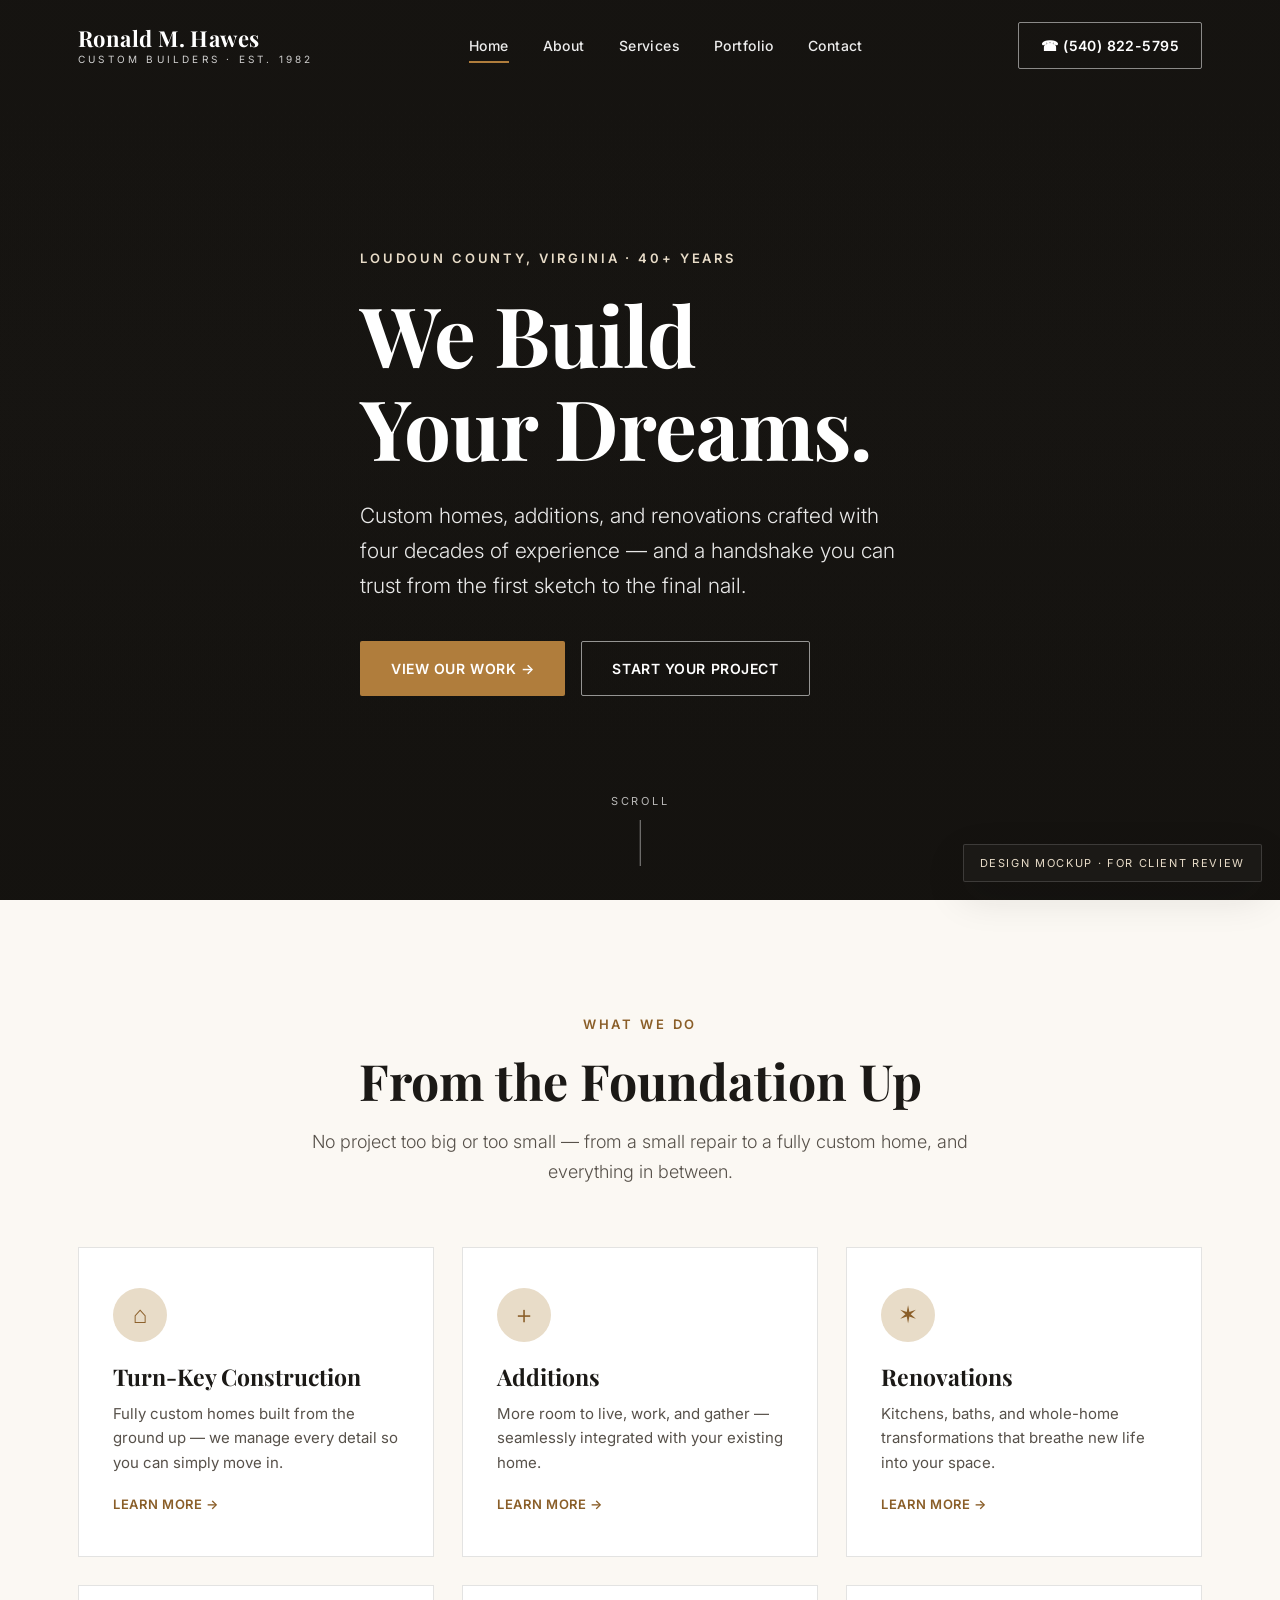
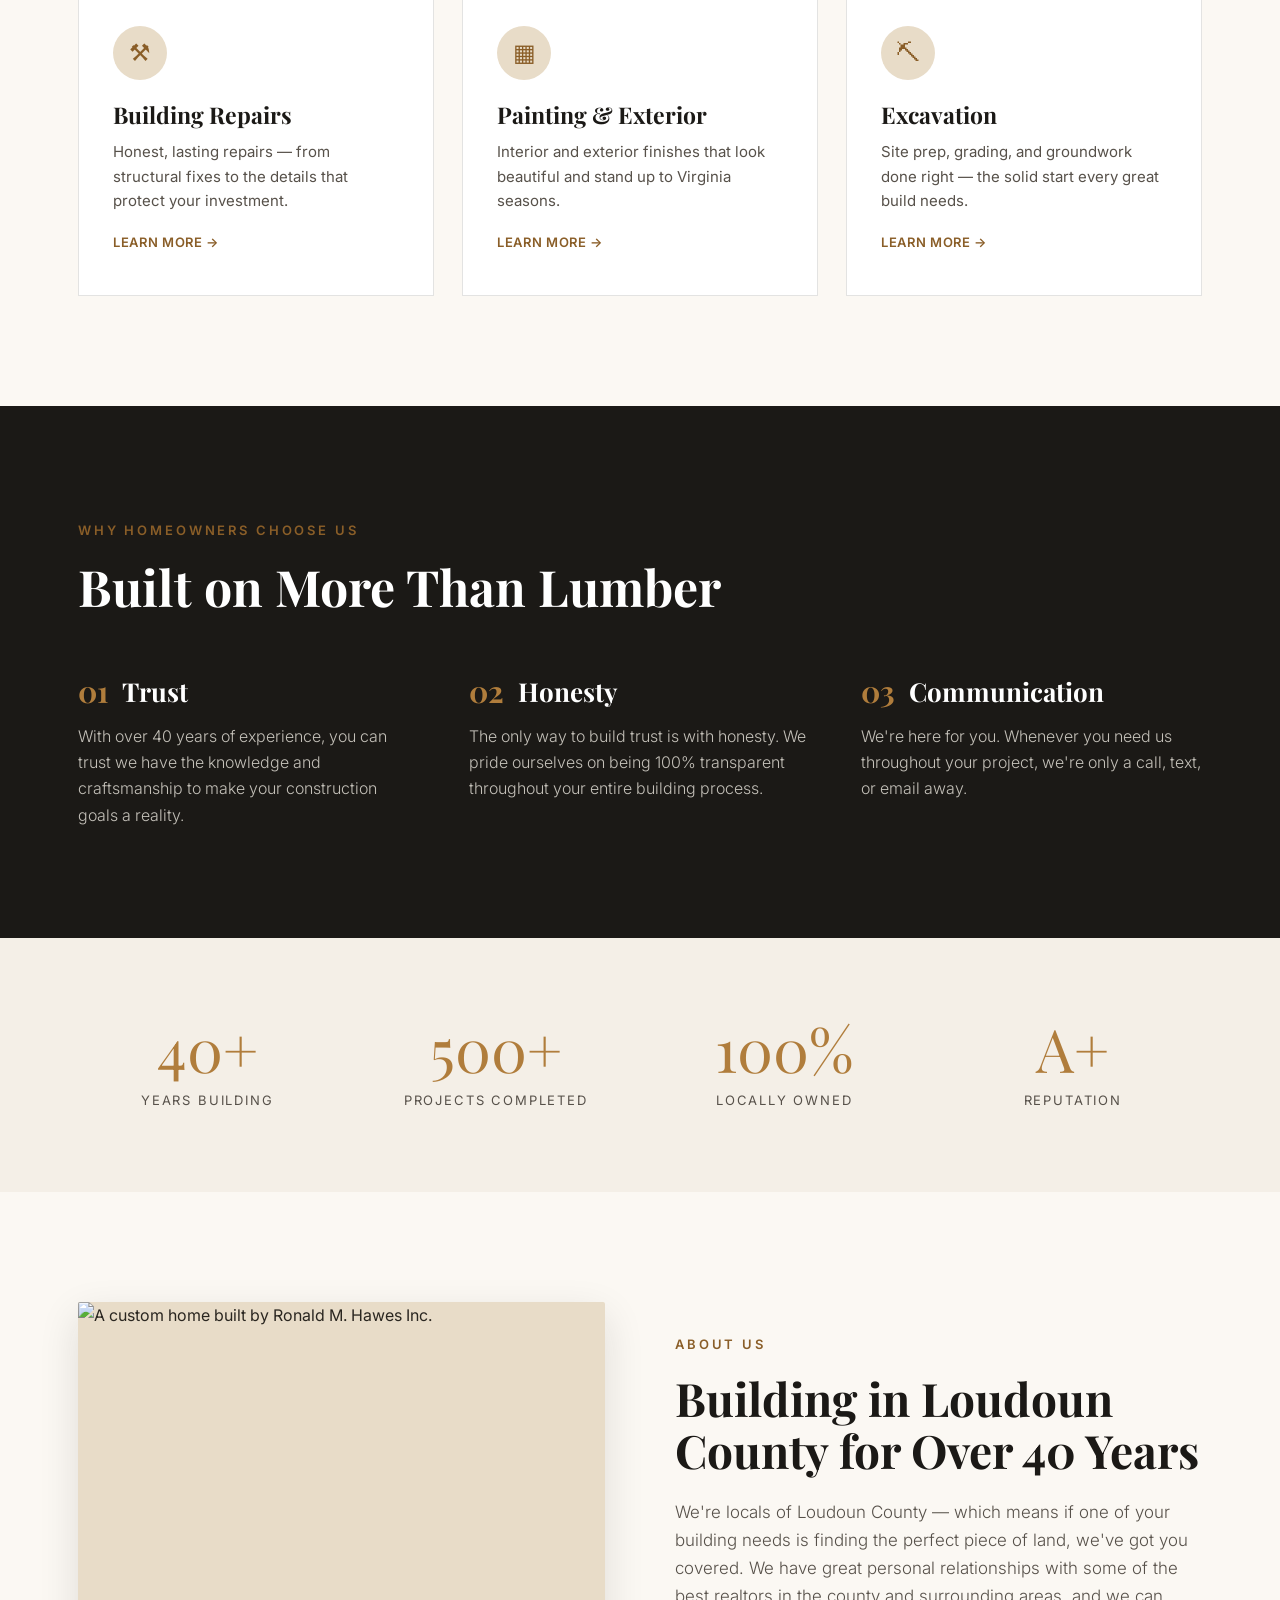
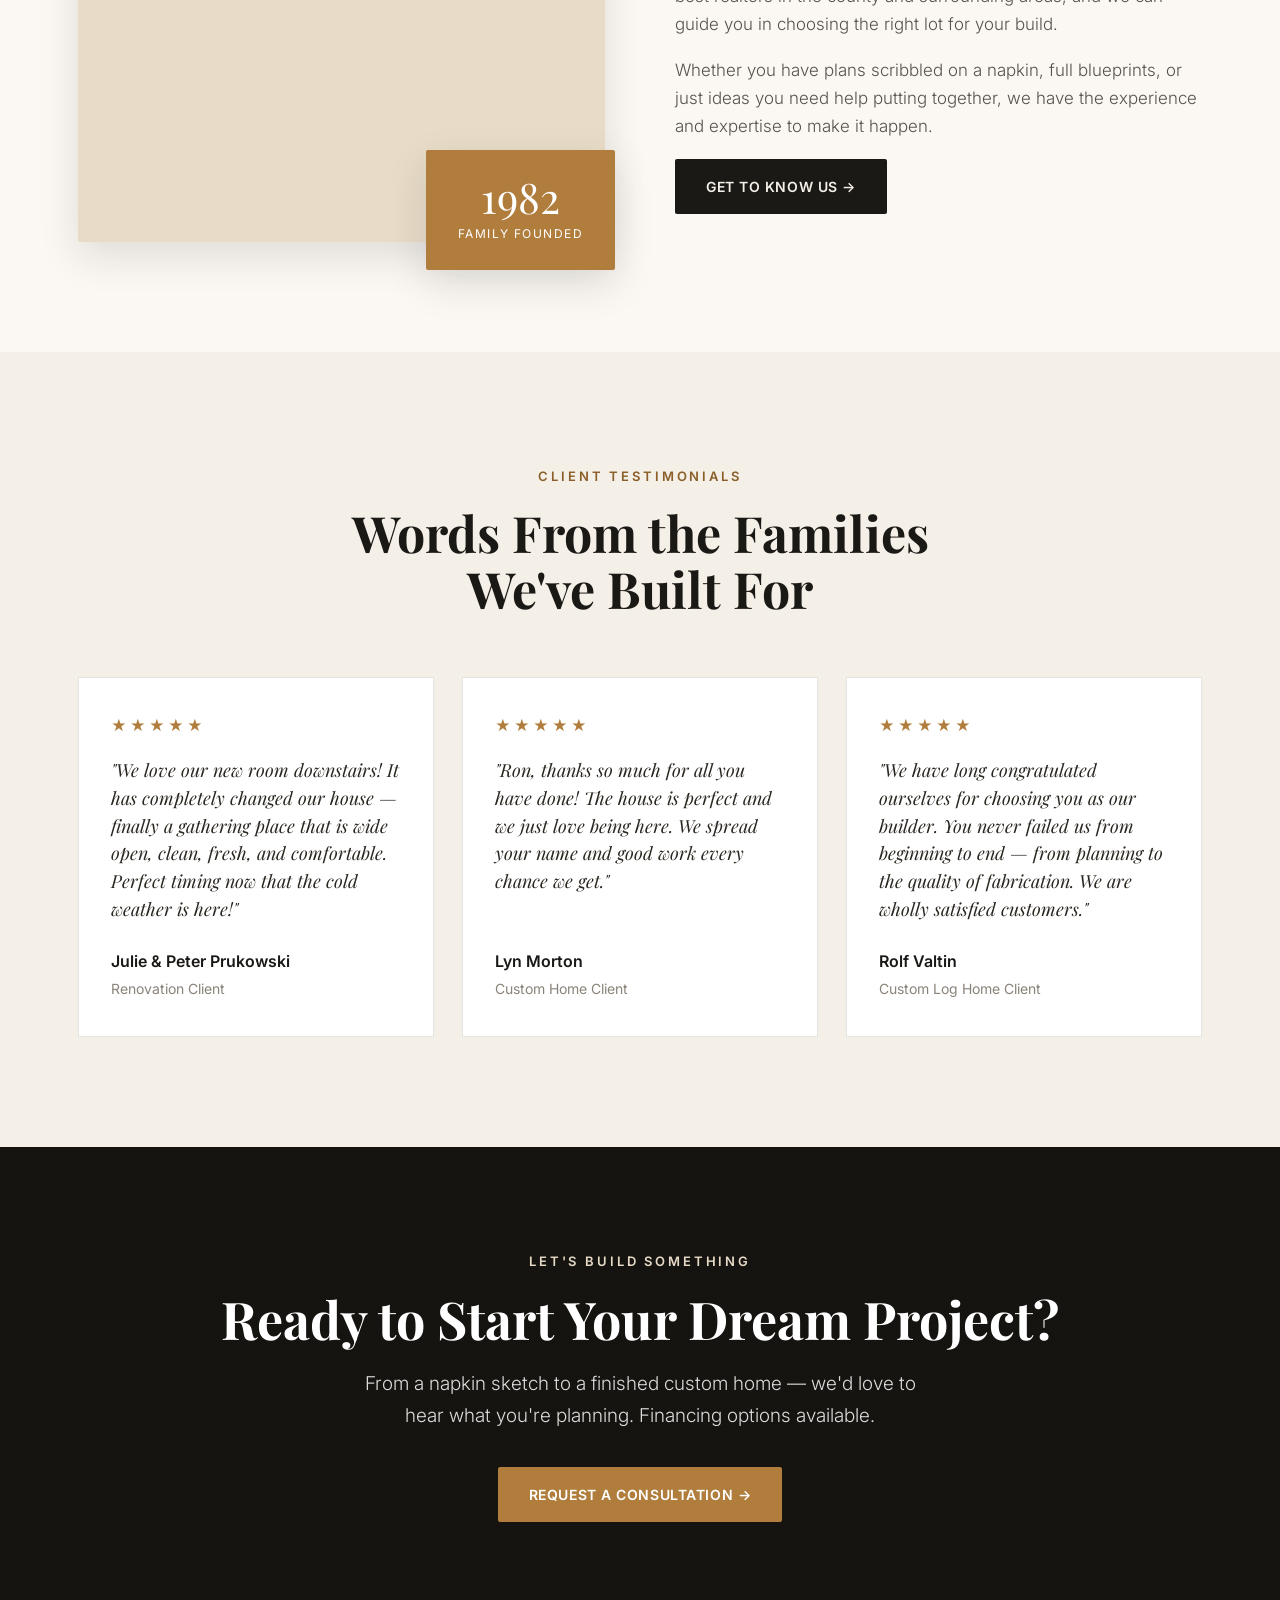
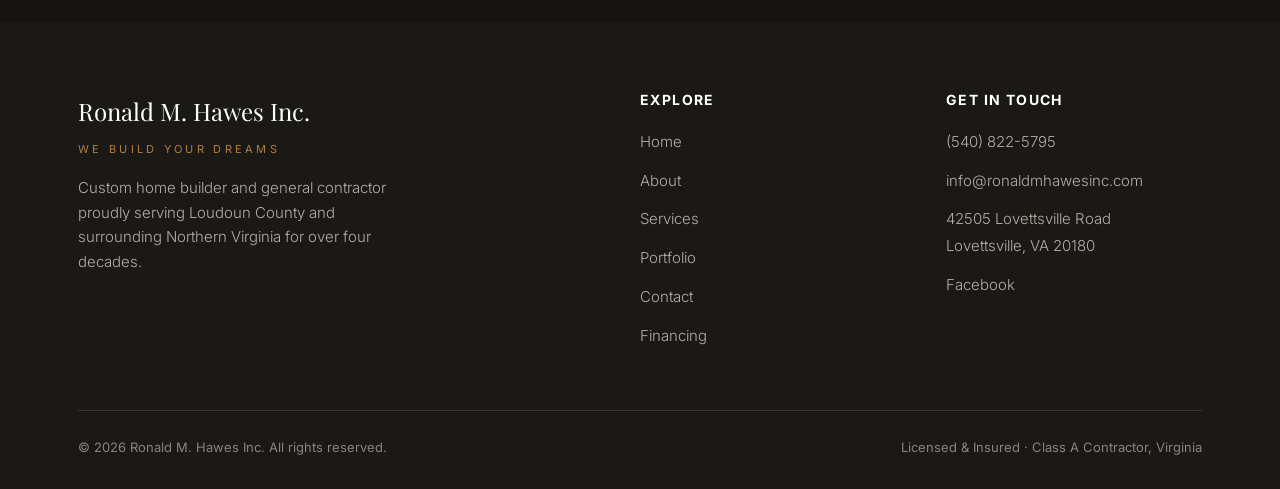
==== index.html @ 2178cf04 "Initial commit: Ronald M. Hawes Inc. site mockup" ====
<!DOCTYPE html>
<html lang="en">
<head>
<meta charset="UTF-8">
<meta name="viewport" content="width=device-width, initial-scale=1.0">
<title>Ronald M. Hawes Inc. | Custom Home Building in Loudoun County, VA</title>
<link rel="preconnect" href="https://fonts.googleapis.com">
<link rel="preconnect" href="https://fonts.gstatic.com" crossorigin>
<link href="https://fonts.googleapis.com/css2?family=Playfair+Display:wght@500;600;700&family=Inter:wght@300;400;500;600&display=swap" rel="stylesheet">
<link rel="stylesheet" href="styles.css">
</head>
<body>

<!-- ===== Header ===== -->
<header class="site-header" id="header">
  <div class="wrap nav">
    <a href="index.html" class="brand">
      <span class="brand-name">Ronald M. Hawes</span>
      <span class="brand-sub">Custom Builders · Est. 1982</span>
    </a>
    <nav class="nav-links">
      <a href="index.html" class="navlink active">Home</a>
      <a href="index.html#about" class="navlink">About</a>
      <a href="services.html" class="navlink">Services</a>
      <a href="portfolio.html" class="navlink">Portfolio</a>
      <a href="contact.html" class="navlink">Contact</a>
    </nav>
    <a href="tel:+15408225795" class="nav-cta">☎ (540) 822-5795</a>
    <button class="menu-toggle" aria-label="Menu"><span></span><span></span><span></span></button>
  </div>
</header>

<!-- ===== Hero ===== -->
<section class="hero" style="--hero-img:url('https://ronaldmhawesinc.com/wp-content/uploads/2022/08/rmh-slider-img4.jpeg')">
  <div class="hero-overlay"></div>
  <div class="wrap">
    <div class="hero-inner">
      <span class="eyebrow">Loudoun County, Virginia · 40+ Years</span>
      <h1>We Build<br>Your Dreams.</h1>
      <p class="lead">Custom homes, additions, and renovations crafted with four decades of experience — and a handshake you can trust from the first sketch to the final nail.</p>
      <div class="hero-actions">
        <a href="portfolio.html" class="btn btn--primary">View Our Work →</a>
        <a href="contact.html" class="btn btn--ghost">Start Your Project</a>
      </div>
    </div>
  </div>
  <div class="hero-scroll"><span>Scroll</span><span class="line"></span></div>
</section>

<!-- ===== Services overview ===== -->
<section class="section" id="services">
  <div class="wrap">
    <div class="section-head center reveal">
      <span class="eyebrow">What We Do</span>
      <h2>From the Foundation Up</h2>
      <p>No project too big or too small — from a small repair to a fully custom home, and everything in between.</p>
    </div>
    <div class="services-grid">
      <div class="service-card reveal">
        <div class="ico">⌂</div>
        <h3>Turn-Key Construction</h3>
        <p>Fully custom homes built from the ground up — we manage every detail so you can simply move in.</p>
        <a href="services.html" class="more">Learn More →</a>
      </div>
      <div class="service-card reveal">
        <div class="ico">＋</div>
        <h3>Additions</h3>
        <p>More room to live, work, and gather — seamlessly integrated with your existing home.</p>
        <a href="services.html" class="more">Learn More →</a>
      </div>
      <div class="service-card reveal">
        <div class="ico">✶</div>
        <h3>Renovations</h3>
        <p>Kitchens, baths, and whole-home transformations that breathe new life into your space.</p>
        <a href="services.html" class="more">Learn More →</a>
      </div>
      <div class="service-card reveal">
        <div class="ico">⚒</div>
        <h3>Building Repairs</h3>
        <p>Honest, lasting repairs — from structural fixes to the details that protect your investment.</p>
        <a href="services.html" class="more">Learn More →</a>
      </div>
      <div class="service-card reveal">
        <div class="ico">▦</div>
        <h3>Painting &amp; Exterior</h3>
        <p>Interior and exterior finishes that look beautiful and stand up to Virginia seasons.</p>
        <a href="services.html" class="more">Learn More →</a>
      </div>
      <div class="service-card reveal">
        <div class="ico">⛏</div>
        <h3>Excavation</h3>
        <p>Site prep, grading, and groundwork done right — the solid start every great build needs.</p>
        <a href="services.html" class="more">Learn More →</a>
      </div>
    </div>
  </div>
</section>

<!-- ===== Values ===== -->
<section class="section section--ink">
  <div class="wrap">
    <div class="section-head reveal">
      <span class="eyebrow">Why Homeowners Choose Us</span>
      <h2>Built on More Than Lumber</h2>
    </div>
    <div class="values">
      <div class="value reveal">
        <h3><span class="num">01</span> Trust</h3>
        <p>With over 40 years of experience, you can trust we have the knowledge and craftsmanship to make your construction goals a reality.</p>
      </div>
      <div class="value reveal">
        <h3><span class="num">02</span> Honesty</h3>
        <p>The only way to build trust is with honesty. We pride ourselves on being 100% transparent throughout your entire building process.</p>
      </div>
      <div class="value reveal">
        <h3><span class="num">03</span> Communication</h3>
        <p>We're here for you. Whenever you need us throughout your project, we're only a call, text, or email away.</p>
      </div>
    </div>
  </div>
</section>

<!-- ===== Stats ===== -->
<section class="section--tight section--cream">
  <div class="wrap">
    <div class="stats">
      <div class="stat reveal"><div class="figure">40+</div><div class="label">Years Building</div></div>
      <div class="stat reveal"><div class="figure">500+</div><div class="label">Projects Completed</div></div>
      <div class="stat reveal"><div class="figure">100%</div><div class="label">Locally Owned</div></div>
      <div class="stat reveal"><div class="figure">A+</div><div class="label">Reputation</div></div>
    </div>
  </div>
</section>

<!-- ===== About / Split ===== -->
<section class="section" id="about">
  <div class="wrap split">
    <div class="media reveal">
      <img src="https://ronaldmhawesinc.com/wp-content/uploads/2022/08/rmh-slider-img.png" alt="A custom home built by Ronald M. Hawes Inc.">
      <div class="badge"><div class="big">1982</div><div class="small">Family Founded</div></div>
    </div>
    <div class="reveal">
      <span class="eyebrow">About Us</span>
      <h2>Building in Loudoun County for Over 40 Years</h2>
      <p>We're locals of Loudoun County — which means if one of your building needs is finding the perfect piece of land, we've got you covered. We have great personal relationships with some of the best realtors in the county and surrounding areas, and we can guide you in choosing the right lot for your build.</p>
      <p>Whether you have plans scribbled on a napkin, full blueprints, or just ideas you need help putting together, we have the experience and expertise to make it happen.</p>
      <a href="contact.html" class="btn btn--dark">Get to Know Us →</a>
    </div>
  </div>
</section>

<!-- ===== Testimonials ===== -->
<section class="section section--cream">
  <div class="wrap">
    <div class="section-head center reveal">
      <span class="eyebrow">Client Testimonials</span>
      <h2>Words From the Families We've Built For</h2>
    </div>
    <div class="tcards">
      <div class="tcard reveal">
        <div class="stars">★★★★★</div>
        <blockquote>"We love our new room downstairs! It has completely changed our house — finally a gathering place that is wide open, clean, fresh, and comfortable. Perfect timing now that the cold weather is here!"</blockquote>
        <div class="who">Julie &amp; Peter Prukowski<span>Renovation Client</span></div>
      </div>
      <div class="tcard reveal">
        <div class="stars">★★★★★</div>
        <blockquote>"Ron, thanks so much for all you have done! The house is perfect and we just love being here. We spread your name and good work every chance we get."</blockquote>
        <div class="who">Lyn Morton<span>Custom Home Client</span></div>
      </div>
      <div class="tcard reveal">
        <div class="stars">★★★★★</div>
        <blockquote>"We have long congratulated ourselves for choosing you as our builder. You never failed us from beginning to end — from planning to the quality of fabrication. We are wholly satisfied customers."</blockquote>
        <div class="who">Rolf Valtin<span>Custom Log Home Client</span></div>
      </div>
    </div>
  </div>
</section>

<!-- ===== CTA band ===== -->
<section class="cta-band" style="background-image:linear-gradient(rgba(20,18,15,0.82),rgba(20,18,15,0.82)),url('https://ronaldmhawesinc.com/wp-content/uploads/2022/08/rmh-slider-img2.png')">
  <div class="wrap">
    <span class="eyebrow" style="color:var(--amber-soft)">Let's Build Something</span>
    <h2>Ready to Start Your Dream Project?</h2>
    <p>From a napkin sketch to a finished custom home — we'd love to hear what you're planning. Financing options available.</p>
    <a href="contact.html" class="btn btn--primary">Request a Consultation →</a>
  </div>
</section>

<!-- ===== Footer ===== -->
<footer class="site-footer">
  <div class="wrap">
    <div class="footer-grid">
      <div>
        <div class="brand-name">Ronald M. Hawes Inc.</div>
        <div class="brand-sub">We Build Your Dreams</div>
        <p>Custom home builder and general contractor proudly serving Loudoun County and surrounding Northern Virginia for over four decades.</p>
      </div>
      <div>
        <h4>Explore</h4>
        <ul>
          <li><a href="index.html">Home</a></li>
          <li><a href="index.html#about">About</a></li>
          <li><a href="services.html">Services</a></li>
          <li><a href="portfolio.html">Portfolio</a></li>
          <li><a href="contact.html">Contact</a></li>
          <li><a href="https://www.acornfinance.com/apply?d=7HP00#/financing">Financing</a></li>
        </ul>
      </div>
      <div>
        <h4>Get in Touch</h4>
        <ul>
          <li><a href="tel:+15408225795" class="contact-line">(540) 822-5795</a></li>
          <li><a href="mailto:info@ronaldmhawesinc.com" class="contact-line">info@ronaldmhawesinc.com</a></li>
          <li><span class="contact-line">42505 Lovettsville Road<br>Lovettsville, VA 20180</span></li>
          <li><a href="https://www.facebook.com/HawesInc/">Facebook</a></li>
        </ul>
      </div>
    </div>
    <div class="footer-bottom">
      <span>© 2026 Ronald M. Hawes Inc. All rights reserved.</span>
      <span>Licensed &amp; Insured · Class A Contractor, Virginia</span>
    </div>
  </div>
</footer>

<div class="mockup-flag">Design Mockup · For Client Review</div>

<script>
  // sticky header
  const header = document.getElementById('header');
  const onScroll = () => header.classList.toggle('scrolled', window.scrollY > 60);
  onScroll(); window.addEventListener('scroll', onScroll);
  // reveal on scroll
  const io = new IntersectionObserver((entries) => {
    entries.forEach(e => { if (e.isIntersecting) { e.target.classList.add('in'); io.unobserve(e.target); } });
  }, { threshold: 0.12 });
  document.querySelectorAll('.reveal').forEach(el => io.observe(el));
</script>
</body>
</html>
---- styles.css ----
/* =========================================================
   Ronald M. Hawes Inc. — Redesign Mockup
   Warm, premium custom-home aesthetic
   ========================================================= */

:root {
  --ink: #1b1916;
  --charcoal: #2a2620;
  --stone: #57514a;
  --mist: #8a837a;
  --cream: #f4efe7;
  --paper: #fbf8f3;
  --white: #ffffff;
  --amber: #b07d3c;
  --amber-dark: #8a5e28;
  --amber-soft: #e8dcc8;
  --line: rgba(27, 25, 22, 0.12);
  --shadow-sm: 0 2px 10px rgba(27, 25, 22, 0.06);
  --shadow-md: 0 14px 40px rgba(27, 25, 22, 0.12);
  --shadow-lg: 0 30px 70px rgba(27, 25, 22, 0.22);
  --serif: "Playfair Display", Georgia, "Times New Roman", serif;
  --sans: "Inter", -apple-system, BlinkMacSystemFont, "Segoe UI", Roboto, sans-serif;
  --maxw: 1180px;
}

* { margin: 0; padding: 0; box-sizing: border-box; }

html { scroll-behavior: smooth; }

body {
  font-family: var(--sans);
  color: var(--charcoal);
  background: var(--paper);
  line-height: 1.65;
  -webkit-font-smoothing: antialiased;
  overflow-x: hidden;
}

h1, h2, h3, h4 { font-family: var(--serif); font-weight: 700; color: var(--ink); line-height: 1.12; }

a { color: inherit; text-decoration: none; }

img { display: block; max-width: 100%; }

.wrap { max-width: var(--maxw); margin: 0 auto; padding: 0 28px; }

.eyebrow {
  font-family: var(--sans);
  font-size: 13px;
  font-weight: 600;
  letter-spacing: 0.22em;
  text-transform: uppercase;
  color: var(--amber-dark);
  margin-bottom: 18px;
  display: inline-block;
}

.section { padding: 110px 0; }
.section--tight { padding: 80px 0; }
.section--cream { background: var(--cream); }
.section--ink { background: var(--ink); color: var(--cream); }
.section--ink h1, .section--ink h2, .section--ink h3 { color: var(--white); }

/* ---------- Buttons ---------- */
.btn {
  display: inline-flex;
  align-items: center;
  gap: 10px;
  font-family: var(--sans);
  font-size: 14px;
  font-weight: 600;
  letter-spacing: 0.04em;
  padding: 15px 30px;
  border-radius: 2px;
  border: 1.5px solid transparent;
  cursor: pointer;
  transition: all 0.25s ease;
  text-transform: uppercase;
}
.btn--primary { background: var(--amber); color: var(--white); }
.btn--primary:hover { background: var(--amber-dark); transform: translateY(-2px); box-shadow: var(--shadow-md); }
.btn--ghost { background: transparent; color: var(--white); border-color: rgba(255,255,255,0.55); }
.btn--ghost:hover { background: rgba(255,255,255,0.12); border-color: #fff; }
.btn--dark { background: var(--ink); color: var(--cream); }
.btn--dark:hover { background: var(--charcoal); transform: translateY(-2px); box-shadow: var(--shadow-md); }

/* ---------- Header ---------- */
.site-header {
  position: fixed;
  top: 0; left: 0; right: 0;
  z-index: 100;
  transition: background 0.3s ease, box-shadow 0.3s ease, padding 0.3s ease;
  padding: 22px 0;
}
.site-header.scrolled {
  background: rgba(251, 248, 243, 0.96);
  backdrop-filter: blur(10px);
  box-shadow: var(--shadow-sm);
  padding: 14px 0;
}
.nav { display: flex; align-items: center; justify-content: space-between; }
.brand { display: flex; flex-direction: column; line-height: 1; }
.brand .brand-name {
  font-family: var(--serif);
  font-size: 22px;
  font-weight: 700;
  letter-spacing: 0.02em;
  color: #fff;
  transition: color 0.3s ease;
}
.brand .brand-sub {
  font-family: var(--sans);
  font-size: 10px;
  letter-spacing: 0.32em;
  text-transform: uppercase;
  color: rgba(255,255,255,0.8);
  margin-top: 5px;
  transition: color 0.3s ease;
}
.scrolled .brand .brand-name { color: var(--ink); }
.scrolled .brand .brand-sub { color: var(--amber-dark); }

.nav-links { display: flex; align-items: center; gap: 34px; }
.nav-links a.navlink {
  font-size: 14px;
  font-weight: 500;
  letter-spacing: 0.03em;
  color: rgba(255,255,255,0.92);
  transition: color 0.2s ease;
  position: relative;
}
.nav-links a.navlink::after {
  content: ""; position: absolute; left: 0; bottom: -6px;
  width: 0; height: 2px; background: var(--amber); transition: width 0.25s ease;
}
.nav-links a.navlink:hover::after,
.nav-links a.navlink.active::after { width: 100%; }
.scrolled .nav-links a.navlink { color: var(--stone); }
.scrolled .nav-links a.navlink.active { color: var(--ink); }

.nav-cta {
  display: inline-flex; align-items: center; gap: 9px;
  font-size: 14px; font-weight: 600; letter-spacing: 0.03em;
  color: #fff; padding: 11px 22px; border: 1.5px solid rgba(255,255,255,0.5); border-radius: 2px;
  transition: all 0.25s ease;
}
.nav-cta:hover { background: var(--amber); border-color: var(--amber); }
.scrolled .nav-cta { color: var(--ink); border-color: var(--line); }
.scrolled .nav-cta:hover { color: #fff; background: var(--amber); border-color: var(--amber); }

.menu-toggle { display: none; background: none; border: none; cursor: pointer; flex-direction: column; gap: 5px; }
.menu-toggle span { width: 26px; height: 2px; background: #fff; transition: 0.3s; }
.scrolled .menu-toggle span { background: var(--ink); }

/* ---------- Hero ---------- */
.hero {
  position: relative;
  min-height: 100vh;
  display: flex;
  align-items: center;
  color: #fff;
  background: linear-gradient(180deg, rgba(20,18,15,0.55) 0%, rgba(20,18,15,0.45) 40%, rgba(20,18,15,0.78) 100%), var(--ink);
  background-size: cover;
  background-position: center;
}
.hero::after {
  content: ""; position: absolute; inset: 0;
  background-image: var(--hero-img);
  background-size: cover; background-position: center;
  z-index: 0; opacity: 1;
}
.hero .hero-overlay {
  position: absolute; inset: 0; z-index: 1;
  background: linear-gradient(180deg, rgba(20,18,15,0.55) 0%, rgba(20,18,15,0.35) 45%, rgba(20,18,15,0.82) 100%);
}
.hero .wrap { position: relative; z-index: 2; }
.hero-inner { max-width: 720px; padding: 120px 0 80px; }
.hero .eyebrow { color: var(--amber-soft); }
.hero h1 { font-size: clamp(44px, 6.5vw, 84px); color: #fff; letter-spacing: -0.01em; }
.hero .lead { font-size: clamp(17px, 2vw, 21px); color: rgba(255,255,255,0.9); margin: 26px 0 38px; max-width: 560px; font-weight: 300; }
.hero-actions { display: flex; gap: 16px; flex-wrap: wrap; }
.hero-scroll {
  position: absolute; bottom: 34px; left: 50%; transform: translateX(-50%); z-index: 2;
  color: rgba(255,255,255,0.7); font-size: 11px; letter-spacing: 0.25em; text-transform: uppercase;
  display: flex; flex-direction: column; align-items: center; gap: 10px;
}
.hero-scroll .line { width: 1px; height: 46px; background: rgba(255,255,255,0.5); animation: pulse 2s infinite; }
@keyframes pulse { 0%,100%{opacity:0.3;} 50%{opacity:1;} }

/* ---------- Section heads ---------- */
.section-head { max-width: 680px; margin-bottom: 60px; }
.section-head.center { margin-left: auto; margin-right: auto; text-align: center; }
.section-head h2 { font-size: clamp(32px, 4.2vw, 50px); }
.section-head p { color: var(--stone); font-size: 18px; margin-top: 18px; font-weight: 300; }

/* ---------- Services grid ---------- */
.services-grid { display: grid; grid-template-columns: repeat(3, 1fr); gap: 28px; }
.service-card {
  background: var(--white);
  border: 1px solid var(--line);
  padding: 40px 34px;
  transition: all 0.3s ease;
  position: relative;
  overflow: hidden;
}
.service-card::before {
  content: ""; position: absolute; left: 0; top: 0; height: 3px; width: 0; background: var(--amber); transition: width 0.35s ease;
}
.service-card:hover { transform: translateY(-6px); box-shadow: var(--shadow-md); }
.service-card:hover::before { width: 100%; }
.service-card .ico {
  width: 54px; height: 54px; border-radius: 50%;
  background: var(--amber-soft); color: var(--amber-dark);
  display: flex; align-items: center; justify-content: center; margin-bottom: 22px;
  font-size: 24px;
}
.service-card h3 { font-size: 23px; margin-bottom: 12px; }
.service-card p { color: var(--stone); font-size: 15px; }
.service-card .more { margin-top: 18px; font-size: 13px; font-weight: 600; letter-spacing: 0.05em; text-transform: uppercase; color: var(--amber-dark); display: inline-flex; gap: 7px; }

/* ---------- Values ---------- */
.values { display: grid; grid-template-columns: repeat(3, 1fr); gap: 50px; }
.value h3 { font-size: 26px; margin-bottom: 14px; display: flex; align-items: center; gap: 14px; }
.value .num { font-family: var(--serif); font-size: 30px; color: var(--amber); }
.value p { color: rgba(244,239,231,0.78); font-weight: 300; }
.section--ink .value h3 { color: #fff; }

/* ---------- Stats ---------- */
.stats { display: grid; grid-template-columns: repeat(4, 1fr); gap: 30px; text-align: center; }
.stat .figure { font-family: var(--serif); font-size: clamp(40px, 5vw, 60px); color: var(--amber); line-height: 1; }
.stat .label { font-size: 13px; letter-spacing: 0.14em; text-transform: uppercase; color: var(--stone); margin-top: 12px; }

/* ---------- Split / About ---------- */
.split { display: grid; grid-template-columns: 1fr 1fr; gap: 70px; align-items: center; }
.split .media { position: relative; }
.split .media img { width: 100%; height: 540px; object-fit: cover; border-radius: 2px; box-shadow: var(--shadow-md); background: var(--amber-soft); }
.split .media .badge {
  position: absolute; bottom: -28px; right: -10px;
  background: var(--amber); color: #fff; padding: 26px 32px; border-radius: 2px; box-shadow: var(--shadow-md); text-align: center;
}
.split .media .badge .big { font-family: var(--serif); font-size: 42px; line-height: 1; }
.split .media .badge .small { font-size: 12px; letter-spacing: 0.12em; text-transform: uppercase; margin-top: 6px; }
.split h2 { font-size: clamp(30px, 4vw, 46px); margin-bottom: 22px; }
.split p { color: var(--stone); margin-bottom: 18px; font-size: 17px; font-weight: 300; }

/* ---------- Testimonials ---------- */
.tcards { display: grid; grid-template-columns: repeat(3, 1fr); gap: 28px; }
.tcard { background: var(--white); border: 1px solid var(--line); padding: 36px 32px; display: flex; flex-direction: column; }
.tcard .stars { color: var(--amber); letter-spacing: 3px; margin-bottom: 18px; font-size: 15px; }
.tcard blockquote { font-family: var(--serif); font-style: italic; font-size: 18px; line-height: 1.55; color: var(--charcoal); flex: 1; }
.tcard .who { margin-top: 24px; font-weight: 600; color: var(--ink); }
.tcard .who span { display: block; font-weight: 400; font-size: 14px; color: var(--mist); margin-top: 2px; }

/* ---------- CTA band ---------- */
.cta-band {
  background: linear-gradient(rgba(20,18,15,0.82), rgba(20,18,15,0.82)), var(--ink);
  background-size: cover; background-position: center;
  color: #fff; text-align: center; padding: 100px 0;
}
.cta-band h2 { font-size: clamp(32px, 4.5vw, 52px); color: #fff; }
.cta-band p { color: rgba(255,255,255,0.85); font-size: 19px; margin: 20px auto 36px; max-width: 560px; font-weight: 300; }

/* ---------- Footer ---------- */
.site-footer { background: var(--ink); color: rgba(244,239,231,0.7); padding: 70px 0 30px; }
.footer-grid { display: grid; grid-template-columns: 2fr 1fr 1fr; gap: 50px; margin-bottom: 50px; }
.site-footer .brand-name { font-family: var(--serif); font-size: 24px; color: #fff; }
.site-footer .brand-sub { font-size: 11px; letter-spacing: 0.3em; text-transform: uppercase; color: var(--amber); margin-top: 8px; }
.site-footer p { font-size: 15px; margin-top: 18px; max-width: 320px; font-weight: 300; }
.site-footer h4 { color: #fff; font-family: var(--sans); font-size: 14px; letter-spacing: 0.1em; text-transform: uppercase; margin-bottom: 20px; }
.site-footer ul { list-style: none; }
.site-footer ul li { margin-bottom: 12px; }
.site-footer ul li a, .site-footer .contact-line { font-size: 15px; color: rgba(244,239,231,0.7); transition: color 0.2s; font-weight: 300; }
.site-footer ul li a:hover { color: var(--amber); }
.footer-bottom { border-top: 1px solid rgba(255,255,255,0.12); padding-top: 26px; display: flex; justify-content: space-between; flex-wrap: wrap; gap: 12px; font-size: 13px; color: rgba(244,239,231,0.5); }

/* ---------- Page hero (interior) ---------- */
.page-hero {
  background: linear-gradient(rgba(20,18,15,0.6), rgba(20,18,15,0.72)), var(--ink);
  background-size: cover; background-position: center;
  color: #fff; padding: 200px 0 100px; text-align: center;
}
.page-hero h1 { font-size: clamp(38px, 5.5vw, 64px); color: #fff; }
.page-hero p { color: rgba(255,255,255,0.85); font-size: 18px; margin-top: 18px; font-weight: 300; }
.crumbs { font-size: 13px; letter-spacing: 0.08em; text-transform: uppercase; color: var(--amber-soft); margin-bottom: 22px; }
.crumbs a:hover { color: #fff; }

/* ---------- Services detail ---------- */
.svc-row { display: grid; grid-template-columns: 1fr 1fr; gap: 60px; align-items: center; margin-bottom: 90px; }
.svc-row:nth-child(even) .svc-media { order: 2; }
.svc-row .svc-media img { width: 100%; height: 420px; object-fit: cover; box-shadow: var(--shadow-md); background: var(--amber-soft); }
.svc-row .svc-num { font-family: var(--serif); font-size: 16px; color: var(--amber); letter-spacing: 0.1em; }
.svc-row h2 { font-size: clamp(28px, 3.6vw, 42px); margin: 10px 0 18px; }
.svc-row p { color: var(--stone); font-size: 17px; font-weight: 300; margin-bottom: 18px; }
.svc-row ul { list-style: none; }
.svc-row ul li { padding-left: 28px; position: relative; margin-bottom: 10px; color: var(--stone); }
.svc-row ul li::before { content: "✓"; position: absolute; left: 0; color: var(--amber); font-weight: 700; }

/* ---------- Portfolio ---------- */
.filterbar { display: flex; justify-content: center; gap: 14px; flex-wrap: wrap; margin-bottom: 50px; }
.filterbar button {
  font-family: var(--sans); font-size: 13px; font-weight: 600; letter-spacing: 0.05em; text-transform: uppercase;
  padding: 10px 22px; border: 1.5px solid var(--line); background: transparent; color: var(--stone); cursor: pointer; border-radius: 2px; transition: all 0.2s;
}
.filterbar button:hover { border-color: var(--amber); color: var(--amber-dark); }
.filterbar button.active { background: var(--ink); color: #fff; border-color: var(--ink); }
.gallery { display: grid; grid-template-columns: repeat(3, 1fr); gap: 22px; }
.gtile { position: relative; overflow: hidden; border-radius: 2px; background: var(--amber-soft); aspect-ratio: 4/3; cursor: pointer; }
.gtile img { width: 100%; height: 100%; object-fit: cover; transition: transform 0.5s ease; }
.gtile:hover img { transform: scale(1.07); }
.gtile .cap {
  position: absolute; inset: 0; display: flex; flex-direction: column; justify-content: flex-end;
  padding: 24px; color: #fff; background: linear-gradient(rgba(0,0,0,0) 40%, rgba(20,18,15,0.85));
  opacity: 0; transition: opacity 0.3s ease;
}
.gtile:hover .cap { opacity: 1; }
.gtile .cap .tag { font-size: 11px; letter-spacing: 0.16em; text-transform: uppercase; color: var(--amber-soft); margin-bottom: 6px; }
.gtile .cap h3 { font-size: 20px; color: #fff; }
.gtile.tall { aspect-ratio: 3/4; }

/* ---------- Contact ---------- */
.contact-grid { display: grid; grid-template-columns: 1.1fr 0.9fr; gap: 64px; }
.form-card { background: var(--white); border: 1px solid var(--line); padding: 46px; box-shadow: var(--shadow-sm); }
.field { margin-bottom: 22px; }
.field label { display: block; font-size: 13px; font-weight: 600; letter-spacing: 0.05em; text-transform: uppercase; color: var(--stone); margin-bottom: 9px; }
.field input, .field textarea, .field select {
  width: 100%; padding: 14px 16px; border: 1.5px solid var(--line); border-radius: 2px; font-family: var(--sans); font-size: 16px; color: var(--ink); background: var(--paper); transition: border 0.2s;
}
.field input:focus, .field textarea:focus, .field select:focus { outline: none; border-color: var(--amber); }
.field textarea { resize: vertical; min-height: 130px; }
.info-block { margin-bottom: 36px; }
.info-block .ico { width: 46px; height: 46px; border-radius: 50%; background: var(--amber-soft); color: var(--amber-dark); display: flex; align-items: center; justify-content: center; font-size: 20px; margin-bottom: 14px; }
.info-block h4 { font-family: var(--sans); font-size: 14px; letter-spacing: 0.08em; text-transform: uppercase; color: var(--ink); margin-bottom: 6px; }
.info-block p, .info-block a { color: var(--stone); font-size: 17px; font-weight: 300; }
.info-block a:hover { color: var(--amber-dark); }
.map-strip { height: 260px; background: var(--cream); display: flex; align-items: center; justify-content: center; color: var(--mist); font-size: 14px; letter-spacing: 0.1em; text-transform: uppercase; border: 1px solid var(--line); margin-top: 12px; }

/* ---------- Mockup banner ---------- */
.mockup-flag {
  position: fixed; bottom: 18px; right: 18px; z-index: 200;
  background: var(--ink); color: var(--amber-soft); font-size: 11px; letter-spacing: 0.15em; text-transform: uppercase;
  padding: 9px 16px; border-radius: 2px; box-shadow: var(--shadow-md); border: 1px solid rgba(255,255,255,0.15);
}

/* ---------- Reveal anim ---------- */
.reveal { opacity: 0; transform: translateY(28px); transition: opacity 0.7s ease, transform 0.7s ease; }
.reveal.in { opacity: 1; transform: none; }

/* ---------- Responsive ---------- */
@media (max-width: 940px) {
  .services-grid, .tcards, .gallery { grid-template-columns: repeat(2, 1fr); }
  .values { grid-template-columns: 1fr; gap: 34px; }
  .stats { grid-template-columns: repeat(2, 1fr); gap: 40px 20px; }
  .split, .svc-row, .contact-grid { grid-template-columns: 1fr; gap: 40px; }
  .svc-row:nth-child(even) .svc-media { order: 0; }
  .split .media img, .svc-row .svc-media img { height: 360px; }
  .footer-grid { grid-template-columns: 1fr; gap: 36px; }
  .nav-links { display: none; }
  .menu-toggle { display: flex; }
}
@media (max-width: 600px) {
  .services-grid, .tcards, .gallery { grid-template-columns: 1fr; }
  .section { padding: 70px 0; }
  .wrap { padding: 0 20px; }
  .hero-actions { flex-direction: column; }
  .hero-actions .btn { justify-content: center; }
}
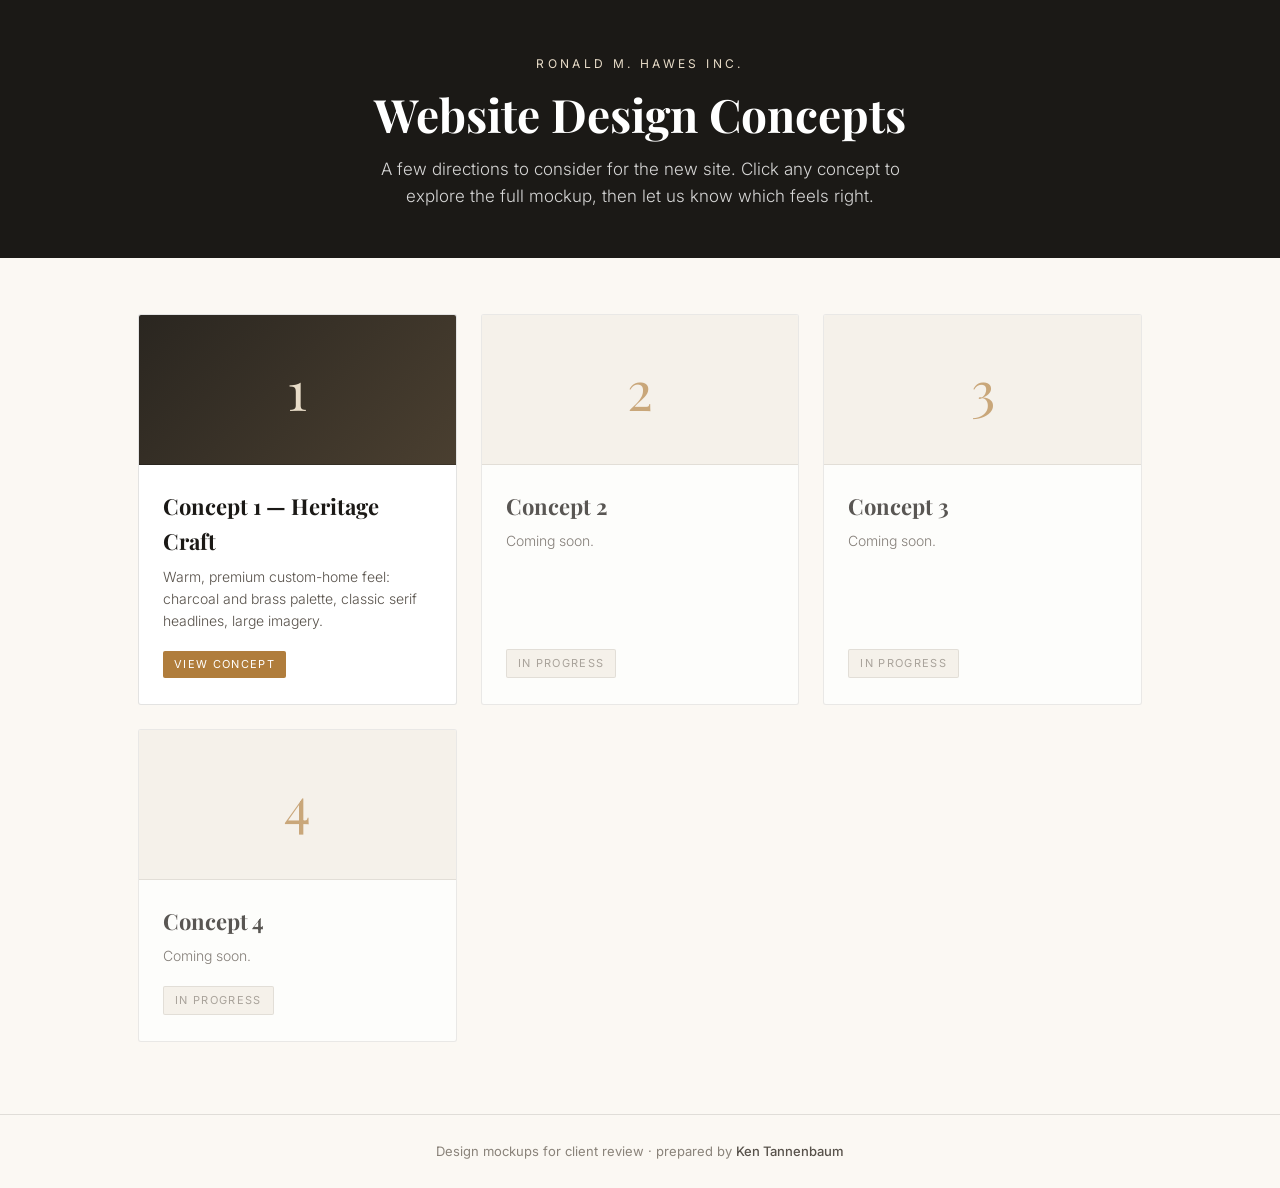
==== commit 23a02fa9: "Restructure into per-concept folders; add landing page (site1)" ====
--- a/index.html
+++ b/index.html
@@ -3,238 +3,88 @@
 <head>
 <meta charset="UTF-8">
 <meta name="viewport" content="width=device-width, initial-scale=1.0">
-<title>Ronald M. Hawes Inc. | Custom Home Building in Loudoun County, VA</title>
+<title>Ronald M. Hawes Inc. — Design Concepts</title>
 <link rel="preconnect" href="https://fonts.googleapis.com">
 <link rel="preconnect" href="https://fonts.gstatic.com" crossorigin>
-<link href="https://fonts.googleapis.com/css2?family=Playfair+Display:wght@500;600;700&family=Inter:wght@300;400;500;600&display=swap" rel="stylesheet">
-<link rel="stylesheet" href="styles.css">
+<link href="https://fonts.googleapis.com/css2?family=Playfair+Display:wght@600;700&family=Inter:wght@300;400;500;600&display=swap" rel="stylesheet">
+<style>
+  :root{
+    --ink:#1b1916; --charcoal:#2a2620; --stone:#57514a; --mist:#8a837a;
+    --paper:#fbf8f3; --cream:#f4efe7; --amber:#b07d3c; --amber-dark:#8a5e28; --amber-soft:#e8dcc8;
+    --line:rgba(27,25,22,.12); --serif:"Playfair Display",Georgia,serif; --sans:"Inter",-apple-system,system-ui,sans-serif;
+  }
+  *{margin:0;padding:0;box-sizing:border-box}
+  body{font-family:var(--sans);background:var(--paper);color:var(--charcoal);line-height:1.6;-webkit-font-smoothing:antialiased;min-height:100vh;display:flex;flex-direction:column}
+  .top{background:var(--ink);color:#fff;padding:54px 28px 48px;text-align:center}
+  .top .eyebrow{font-size:12px;letter-spacing:.28em;text-transform:uppercase;color:var(--amber-soft);display:block;margin-bottom:16px}
+  .top h1{font-family:var(--serif);font-weight:700;font-size:clamp(30px,5vw,46px);color:#fff;line-height:1.1}
+  .top p{color:rgba(255,255,255,.82);font-weight:300;margin-top:16px;font-size:17px;max-width:560px;margin-left:auto;margin-right:auto}
+  .wrap{max-width:1060px;margin:0 auto;padding:56px 28px 72px;width:100%}
+  .grid{display:grid;grid-template-columns:repeat(auto-fit,minmax(240px,1fr));gap:24px}
+  .card{display:flex;flex-direction:column;background:#fff;border:1px solid var(--line);border-radius:3px;overflow:hidden;transition:transform .25s ease,box-shadow .25s ease;text-decoration:none;color:inherit}
+  .card.live:hover{transform:translateY(-6px);box-shadow:0 20px 50px rgba(27,25,22,.16)}
+  .thumb{height:150px;background:var(--cream);display:flex;align-items:center;justify-content:center;border-bottom:1px solid var(--line);position:relative}
+  .thumb .n{font-family:var(--serif);font-size:54px;color:var(--amber);opacity:.9}
+  .card.live .thumb{background:linear-gradient(135deg,#2a2620,#4a3f30)}
+  .card.live .thumb .n{color:var(--amber-soft);opacity:1}
+  .body{padding:24px 24px 26px;flex:1;display:flex;flex-direction:column}
+  .body h2{font-family:var(--serif);font-size:22px;color:var(--ink);margin-bottom:6px}
+  .body p{font-size:14px;color:var(--stone);font-weight:300;flex:1}
+  .badge{display:inline-block;font-size:11px;letter-spacing:.12em;text-transform:uppercase;padding:5px 11px;border-radius:2px;margin-top:18px;width:max-content}
+  .badge.on{background:var(--amber);color:#fff}
+  .badge.soon{background:var(--cream);color:var(--mist);border:1px solid var(--line)}
+  .card.soon{opacity:.72;cursor:default}
+  .foot{margin-top:auto;text-align:center;padding:26px;color:var(--mist);font-size:13px;border-top:1px solid var(--line)}
+  .foot strong{color:var(--stone);font-weight:500}
+</style>
 </head>
 <body>
+  <div class="top">
+    <span class="eyebrow">Ronald M. Hawes Inc.</span>
+    <h1>Website Design Concepts</h1>
+    <p>A few directions to consider for the new site. Click any concept to explore the full mockup, then let us know which feels right.</p>
+  </div>
 
-<!-- ===== Header ===== -->
-<header class="site-header" id="header">
-  <div class="wrap nav">
-    <a href="index.html" class="brand">
-      <span class="brand-name">Ronald M. Hawes</span>
-      <span class="brand-sub">Custom Builders · Est. 1982</span>
-    </a>
-    <nav class="nav-links">
-      <a href="index.html" class="navlink active">Home</a>
-      <a href="index.html#about" class="navlink">About</a>
-      <a href="services.html" class="navlink">Services</a>
-      <a href="portfolio.html" class="navlink">Portfolio</a>
-      <a href="contact.html" class="navlink">Contact</a>
-    </nav>
-    <a href="tel:+15408225795" class="nav-cta">☎ (540) 822-5795</a>
-    <button class="menu-toggle" aria-label="Menu"><span></span><span></span><span></span></button>
-  </div>
-</header>
+  <div class="wrap">
+    <div class="grid">
+      <a class="card live" href="site1/index.html">
+        <div class="thumb"><span class="n">1</span></div>
+        <div class="body">
+          <h2>Concept 1 — Heritage Craft</h2>
+          <p>Warm, premium custom-home feel: charcoal and brass palette, classic serif headlines, large imagery.</p>
+          <span class="badge on">View concept</span>
+        </div>
+      </a>
 
-<!-- ===== Hero ===== -->
-<section class="hero" style="--hero-img:url('https://ronaldmhawesinc.com/wp-content/uploads/2022/08/rmh-slider-img4.jpeg')">
-  <div class="hero-overlay"></div>
-  <div class="wrap">
-    <div class="hero-inner">
-      <span class="eyebrow">Loudoun County, Virginia · 40+ Years</span>
-      <h1>We Build<br>Your Dreams.</h1>
-      <p class="lead">Custom homes, additions, and renovations crafted with four decades of experience — and a handshake you can trust from the first sketch to the final nail.</p>
-      <div class="hero-actions">
-        <a href="portfolio.html" class="btn btn--primary">View Our Work →</a>
-        <a href="contact.html" class="btn btn--ghost">Start Your Project</a>
+      <div class="card soon">
+        <div class="thumb"><span class="n">2</span></div>
+        <div class="body">
+          <h2>Concept 2</h2>
+          <p>Coming soon.</p>
+          <span class="badge soon">In progress</span>
+        </div>
+      </div>
+
+      <div class="card soon">
+        <div class="thumb"><span class="n">3</span></div>
+        <div class="body">
+          <h2>Concept 3</h2>
+          <p>Coming soon.</p>
+          <span class="badge soon">In progress</span>
+        </div>
+      </div>
+
+      <div class="card soon">
+        <div class="thumb"><span class="n">4</span></div>
+        <div class="body">
+          <h2>Concept 4</h2>
+          <p>Coming soon.</p>
+          <span class="badge soon">In progress</span>
+        </div>
       </div>
     </div>
   </div>
-  <div class="hero-scroll"><span>Scroll</span><span class="line"></span></div>
-</section>
 
-<!-- ===== Services overview ===== -->
-<section class="section" id="services">
-  <div class="wrap">
-    <div class="section-head center reveal">
-      <span class="eyebrow">What We Do</span>
-      <h2>From the Foundation Up</h2>
-      <p>No project too big or too small — from a small repair to a fully custom home, and everything in between.</p>
-    </div>
-    <div class="services-grid">
-      <div class="service-card reveal">
-        <div class="ico">⌂</div>
-        <h3>Turn-Key Construction</h3>
-        <p>Fully custom homes built from the ground up — we manage every detail so you can simply move in.</p>
-        <a href="services.html" class="more">Learn More →</a>
-      </div>
-      <div class="service-card reveal">
-        <div class="ico">＋</div>
-        <h3>Additions</h3>
-        <p>More room to live, work, and gather — seamlessly integrated with your existing home.</p>
-        <a href="services.html" class="more">Learn More →</a>
-      </div>
-      <div class="service-card reveal">
-        <div class="ico">✶</div>
-        <h3>Renovations</h3>
-        <p>Kitchens, baths, and whole-home transformations that breathe new life into your space.</p>
-        <a href="services.html" class="more">Learn More →</a>
-      </div>
-      <div class="service-card reveal">
-        <div class="ico">⚒</div>
-        <h3>Building Repairs</h3>
-        <p>Honest, lasting repairs — from structural fixes to the details that protect your investment.</p>
-        <a href="services.html" class="more">Learn More →</a>
-      </div>
-      <div class="service-card reveal">
-        <div class="ico">▦</div>
-        <h3>Painting &amp; Exterior</h3>
-        <p>Interior and exterior finishes that look beautiful and stand up to Virginia seasons.</p>
-        <a href="services.html" class="more">Learn More →</a>
-      </div>
-      <div class="service-card reveal">
-        <div class="ico">⛏</div>
-        <h3>Excavation</h3>
-        <p>Site prep, grading, and groundwork done right — the solid start every great build needs.</p>
-        <a href="services.html" class="more">Learn More →</a>
-      </div>
-    </div>
-  </div>
-</section>
-
-<!-- ===== Values ===== -->
-<section class="section section--ink">
-  <div class="wrap">
-    <div class="section-head reveal">
-      <span class="eyebrow">Why Homeowners Choose Us</span>
-      <h2>Built on More Than Lumber</h2>
-    </div>
-    <div class="values">
-      <div class="value reveal">
-        <h3><span class="num">01</span> Trust</h3>
-        <p>With over 40 years of experience, you can trust we have the knowledge and craftsmanship to make your construction goals a reality.</p>
-      </div>
-      <div class="value reveal">
-        <h3><span class="num">02</span> Honesty</h3>
-        <p>The only way to build trust is with honesty. We pride ourselves on being 100% transparent throughout your entire building process.</p>
-      </div>
-      <div class="value reveal">
-        <h3><span class="num">03</span> Communication</h3>
-        <p>We're here for you. Whenever you need us throughout your project, we're only a call, text, or email away.</p>
-      </div>
-    </div>
-  </div>
-</section>
-
-<!-- ===== Stats ===== -->
-<section class="section--tight section--cream">
-  <div class="wrap">
-    <div class="stats">
-      <div class="stat reveal"><div class="figure">40+</div><div class="label">Years Building</div></div>
-      <div class="stat reveal"><div class="figure">500+</div><div class="label">Projects Completed</div></div>
-      <div class="stat reveal"><div class="figure">100%</div><div class="label">Locally Owned</div></div>
-      <div class="stat reveal"><div class="figure">A+</div><div class="label">Reputation</div></div>
-    </div>
-  </div>
-</section>
-
-<!-- ===== About / Split ===== -->
-<section class="section" id="about">
-  <div class="wrap split">
-    <div class="media reveal">
-      <img src="https://ronaldmhawesinc.com/wp-content/uploads/2022/08/rmh-slider-img.png" alt="A custom home built by Ronald M. Hawes Inc.">
-      <div class="badge"><div class="big">1982</div><div class="small">Family Founded</div></div>
-    </div>
-    <div class="reveal">
-      <span class="eyebrow">About Us</span>
-      <h2>Building in Loudoun County for Over 40 Years</h2>
-      <p>We're locals of Loudoun County — which means if one of your building needs is finding the perfect piece of land, we've got you covered. We have great personal relationships with some of the best realtors in the county and surrounding areas, and we can guide you in choosing the right lot for your build.</p>
-      <p>Whether you have plans scribbled on a napkin, full blueprints, or just ideas you need help putting together, we have the experience and expertise to make it happen.</p>
-      <a href="contact.html" class="btn btn--dark">Get to Know Us →</a>
-    </div>
-  </div>
-</section>
-
-<!-- ===== Testimonials ===== -->
-<section class="section section--cream">
-  <div class="wrap">
-    <div class="section-head center reveal">
-      <span class="eyebrow">Client Testimonials</span>
-      <h2>Words From the Families We've Built For</h2>
-    </div>
-    <div class="tcards">
-      <div class="tcard reveal">
-        <div class="stars">★★★★★</div>
-        <blockquote>"We love our new room downstairs! It has completely changed our house — finally a gathering place that is wide open, clean, fresh, and comfortable. Perfect timing now that the cold weather is here!"</blockquote>
-        <div class="who">Julie &amp; Peter Prukowski<span>Renovation Client</span></div>
-      </div>
-      <div class="tcard reveal">
-        <div class="stars">★★★★★</div>
-        <blockquote>"Ron, thanks so much for all you have done! The house is perfect and we just love being here. We spread your name and good work every chance we get."</blockquote>
-        <div class="who">Lyn Morton<span>Custom Home Client</span></div>
-      </div>
-      <div class="tcard reveal">
-        <div class="stars">★★★★★</div>
-        <blockquote>"We have long congratulated ourselves for choosing you as our builder. You never failed us from beginning to end — from planning to the quality of fabrication. We are wholly satisfied customers."</blockquote>
-        <div class="who">Rolf Valtin<span>Custom Log Home Client</span></div>
-      </div>
-    </div>
-  </div>
-</section>
-
-<!-- ===== CTA band ===== -->
-<section class="cta-band" style="background-image:linear-gradient(rgba(20,18,15,0.82),rgba(20,18,15,0.82)),url('https://ronaldmhawesinc.com/wp-content/uploads/2022/08/rmh-slider-img2.png')">
-  <div class="wrap">
-    <span class="eyebrow" style="color:var(--amber-soft)">Let's Build Something</span>
-    <h2>Ready to Start Your Dream Project?</h2>
-    <p>From a napkin sketch to a finished custom home — we'd love to hear what you're planning. Financing options available.</p>
-    <a href="contact.html" class="btn btn--primary">Request a Consultation →</a>
-  </div>
-</section>
-
-<!-- ===== Footer ===== -->
-<footer class="site-footer">
-  <div class="wrap">
-    <div class="footer-grid">
-      <div>
-        <div class="brand-name">Ronald M. Hawes Inc.</div>
-        <div class="brand-sub">We Build Your Dreams</div>
-        <p>Custom home builder and general contractor proudly serving Loudoun County and surrounding Northern Virginia for over four decades.</p>
-      </div>
-      <div>
-        <h4>Explore</h4>
-        <ul>
-          <li><a href="index.html">Home</a></li>
-          <li><a href="index.html#about">About</a></li>
-          <li><a href="services.html">Services</a></li>
-          <li><a href="portfolio.html">Portfolio</a></li>
-          <li><a href="contact.html">Contact</a></li>
-          <li><a href="https://www.acornfinance.com/apply?d=7HP00#/financing">Financing</a></li>
-        </ul>
-      </div>
-      <div>
-        <h4>Get in Touch</h4>
-        <ul>
-          <li><a href="tel:+15408225795" class="contact-line">(540) 822-5795</a></li>
-          <li><a href="mailto:info@ronaldmhawesinc.com" class="contact-line">info@ronaldmhawesinc.com</a></li>
-          <li><span class="contact-line">42505 Lovettsville Road<br>Lovettsville, VA 20180</span></li>
-          <li><a href="https://www.facebook.com/HawesInc/">Facebook</a></li>
-        </ul>
-      </div>
-    </div>
-    <div class="footer-bottom">
-      <span>© 2026 Ronald M. Hawes Inc. All rights reserved.</span>
-      <span>Licensed &amp; Insured · Class A Contractor, Virginia</span>
-    </div>
-  </div>
-</footer>
-
-<div class="mockup-flag">Design Mockup · For Client Review</div>
-
-<script>
-  // sticky header
-  const header = document.getElementById('header');
-  const onScroll = () => header.classList.toggle('scrolled', window.scrollY > 60);
-  onScroll(); window.addEventListener('scroll', onScroll);
-  // reveal on scroll
-  const io = new IntersectionObserver((entries) => {
-    entries.forEach(e => { if (e.isIntersecting) { e.target.classList.add('in'); io.unobserve(e.target); } });
-  }, { threshold: 0.12 });
-  document.querySelectorAll('.reveal').forEach(el => io.observe(el));
-</script>
+  <div class="foot">Design mockups for client review · prepared by <strong>Ken Tannenbaum</strong></div>
 </body>
 </html>
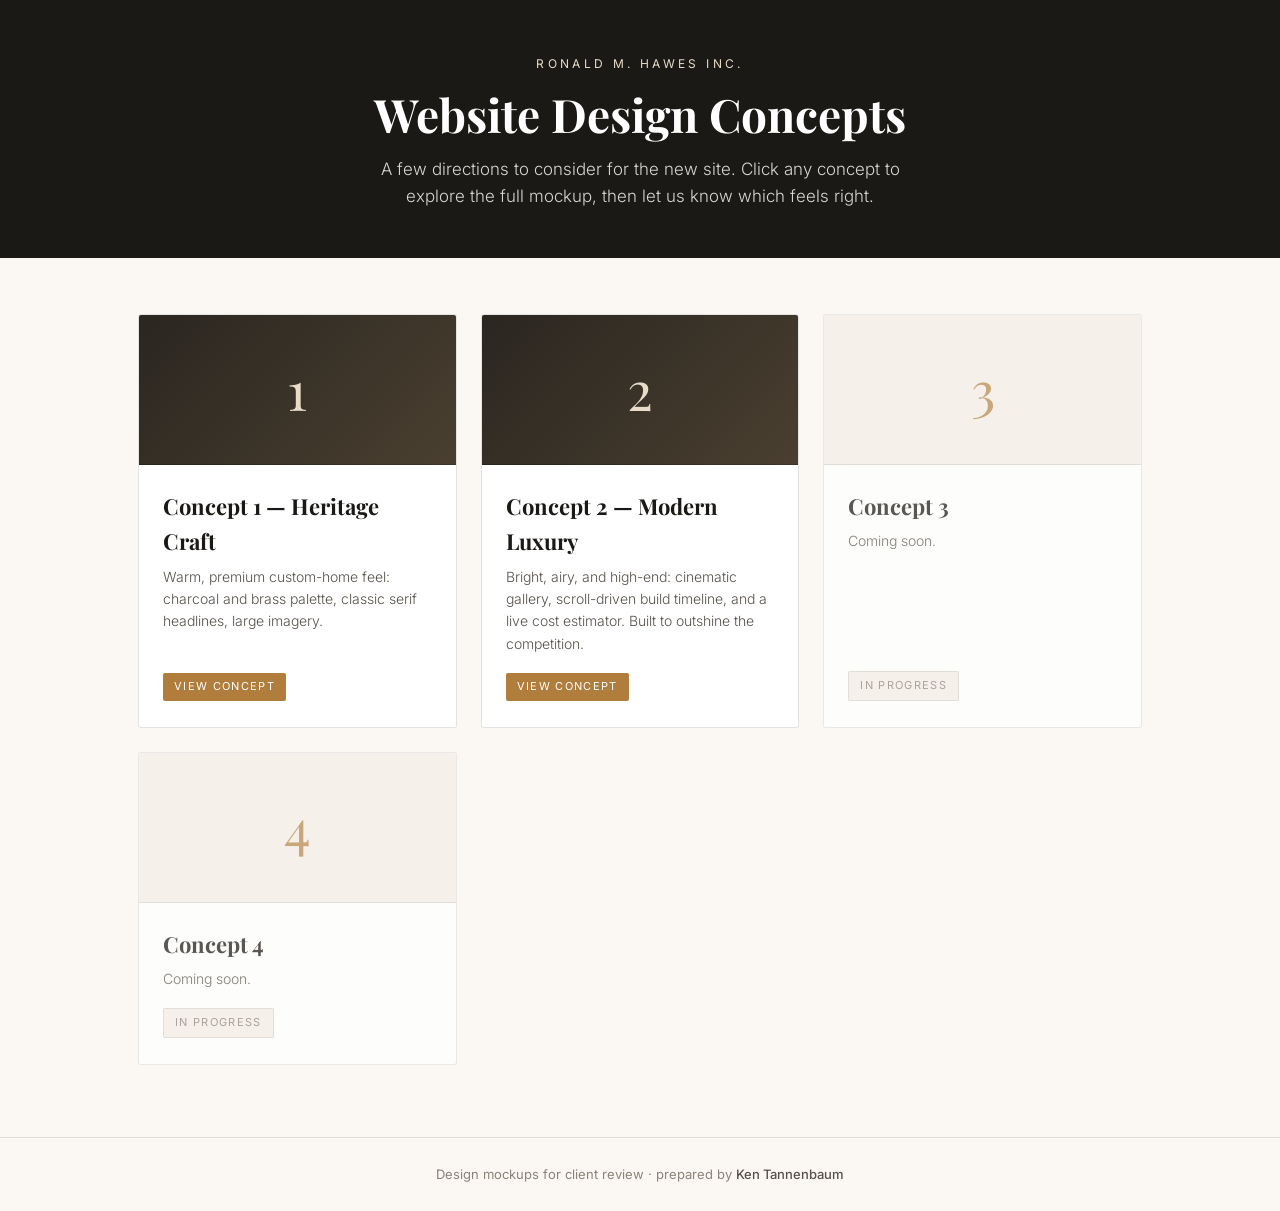
==== commit b83d43bf: "Add Concept 2 (Modern Luxury): estimator, lightbox, build timeline; shared logo asset" ====
--- a/index.html
+++ b/index.html
@@ -56,14 +56,14 @@
         </div>
       </a>
 
-      <div class="card soon">
+      <a class="card live" href="site2/index.html">
         <div class="thumb"><span class="n">2</span></div>
         <div class="body">
-          <h2>Concept 2</h2>
-          <p>Coming soon.</p>
-          <span class="badge soon">In progress</span>
+          <h2>Concept 2 — Modern Luxury</h2>
+          <p>Bright, airy, and high-end: cinematic gallery, scroll-driven build timeline, and a live cost estimator. Built to outshine the competition.</p>
+          <span class="badge on">View concept</span>
         </div>
-      </div>
+      </a>
 
       <div class="card soon">
         <div class="thumb"><span class="n">3</span></div>
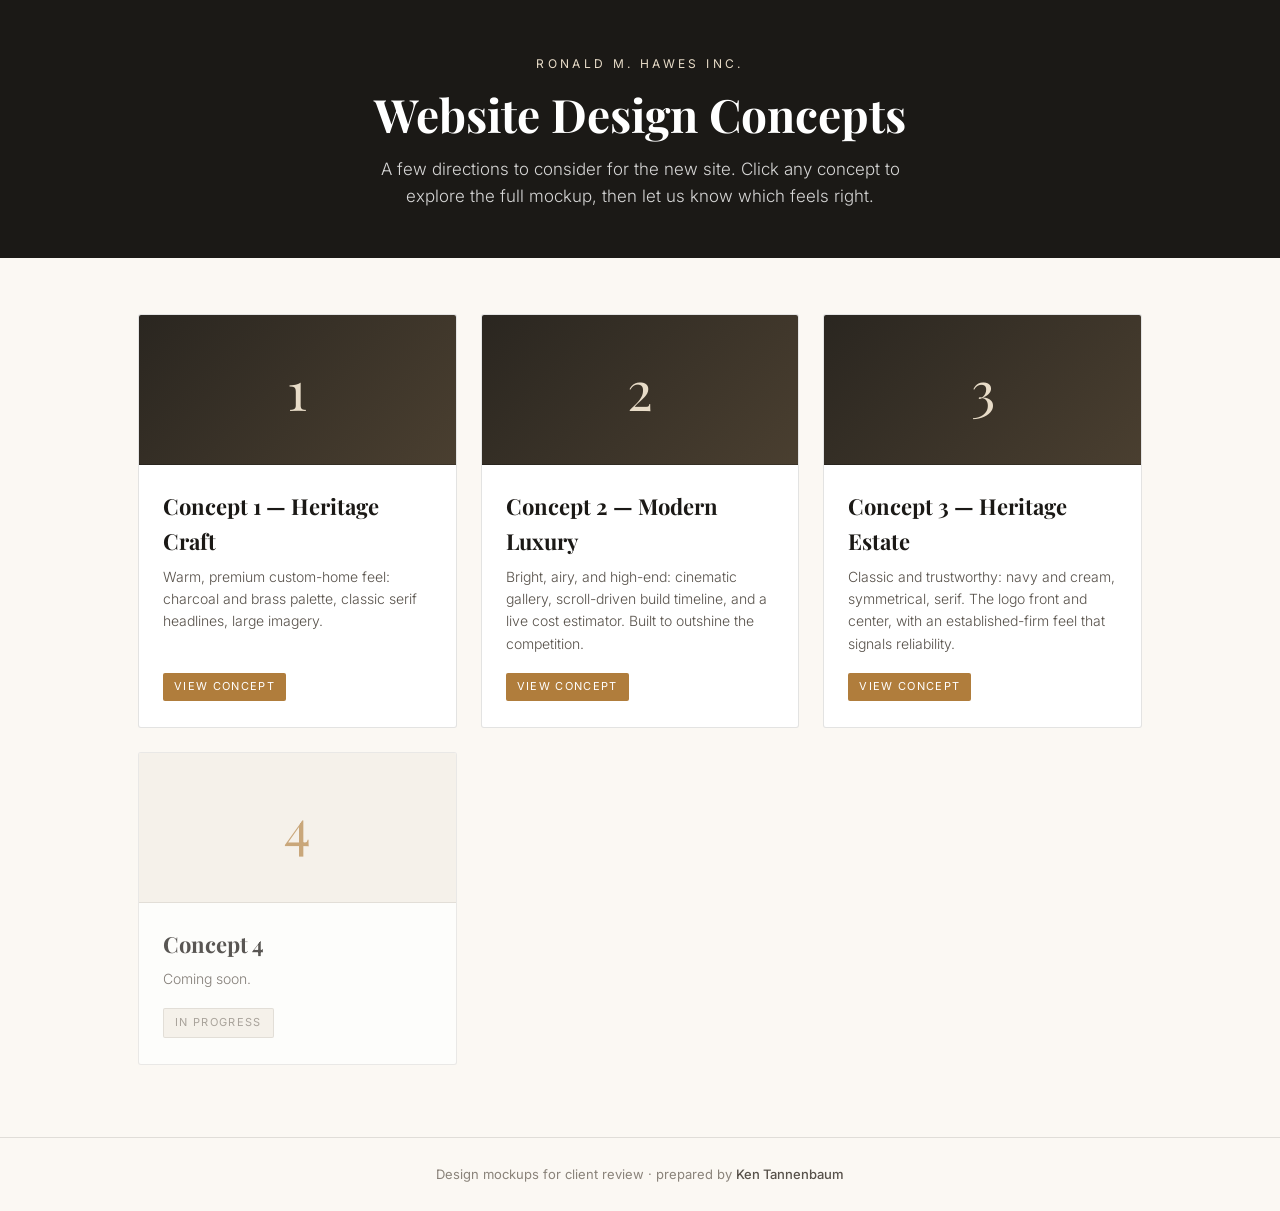
==== commit aada8252: "Add Concept 3 (Heritage Estate): classic navy/cream, logo-forward hero" ====
--- a/index.html
+++ b/index.html
@@ -65,14 +65,14 @@
         </div>
       </a>
 
-      <div class="card soon">
+      <a class="card live" href="site3/index.html">
         <div class="thumb"><span class="n">3</span></div>
         <div class="body">
-          <h2>Concept 3</h2>
-          <p>Coming soon.</p>
-          <span class="badge soon">In progress</span>
+          <h2>Concept 3 — Heritage Estate</h2>
+          <p>Classic and trustworthy: navy and cream, symmetrical, serif. The logo front and center, with an established-firm feel that signals reliability.</p>
+          <span class="badge on">View concept</span>
         </div>
-      </div>
+      </a>
 
       <div class="card soon">
         <div class="thumb"><span class="n">4</span></div>
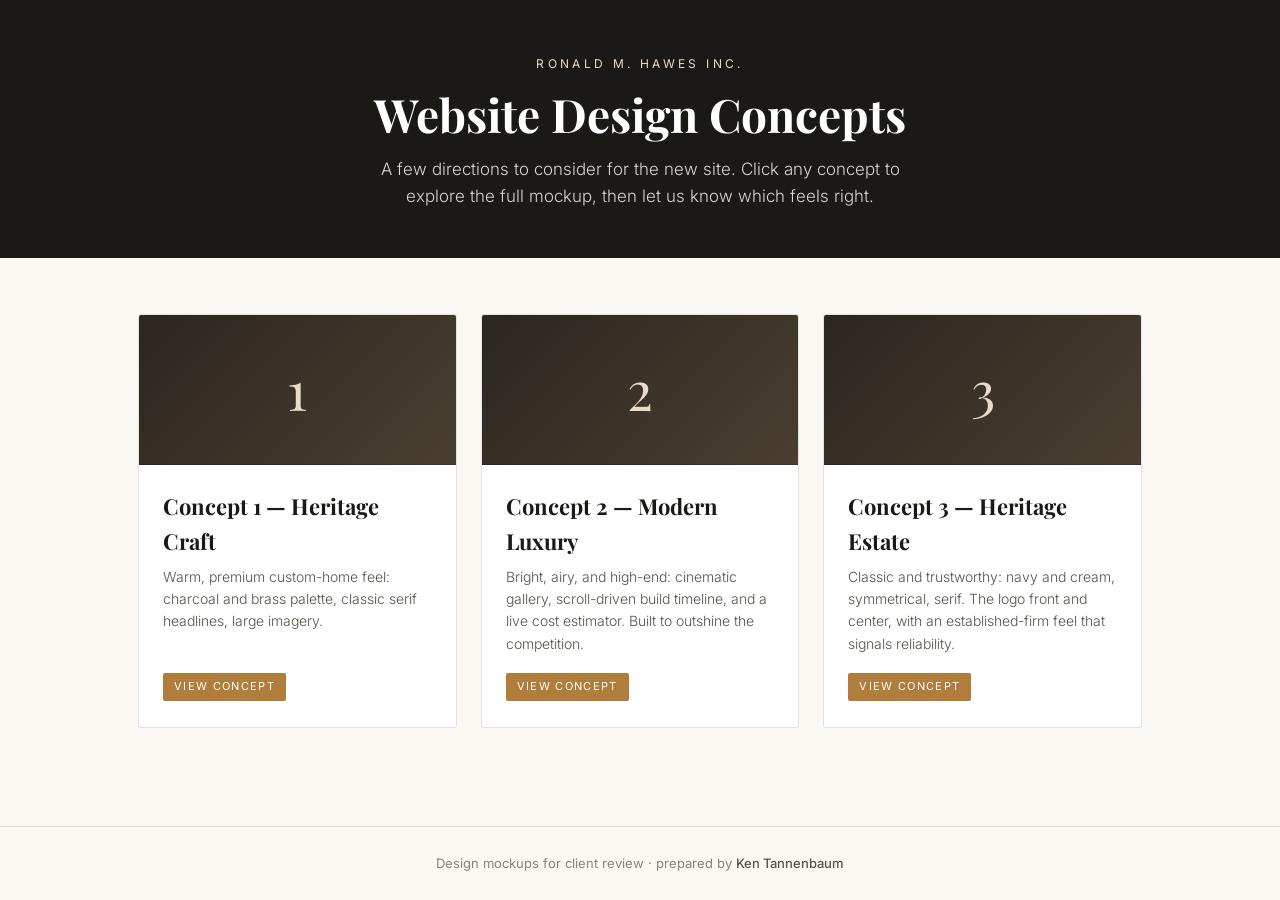
==== commit 16f8f141: "Add Back-to-Concepts nav button on all sites; drop Concept 4 from landing" ====
--- a/index.html
+++ b/index.html
@@ -73,15 +73,6 @@
           <span class="badge on">View concept</span>
         </div>
       </a>
-
-      <div class="card soon">
-        <div class="thumb"><span class="n">4</span></div>
-        <div class="body">
-          <h2>Concept 4</h2>
-          <p>Coming soon.</p>
-          <span class="badge soon">In progress</span>
-        </div>
-      </div>
     </div>
   </div>
 
